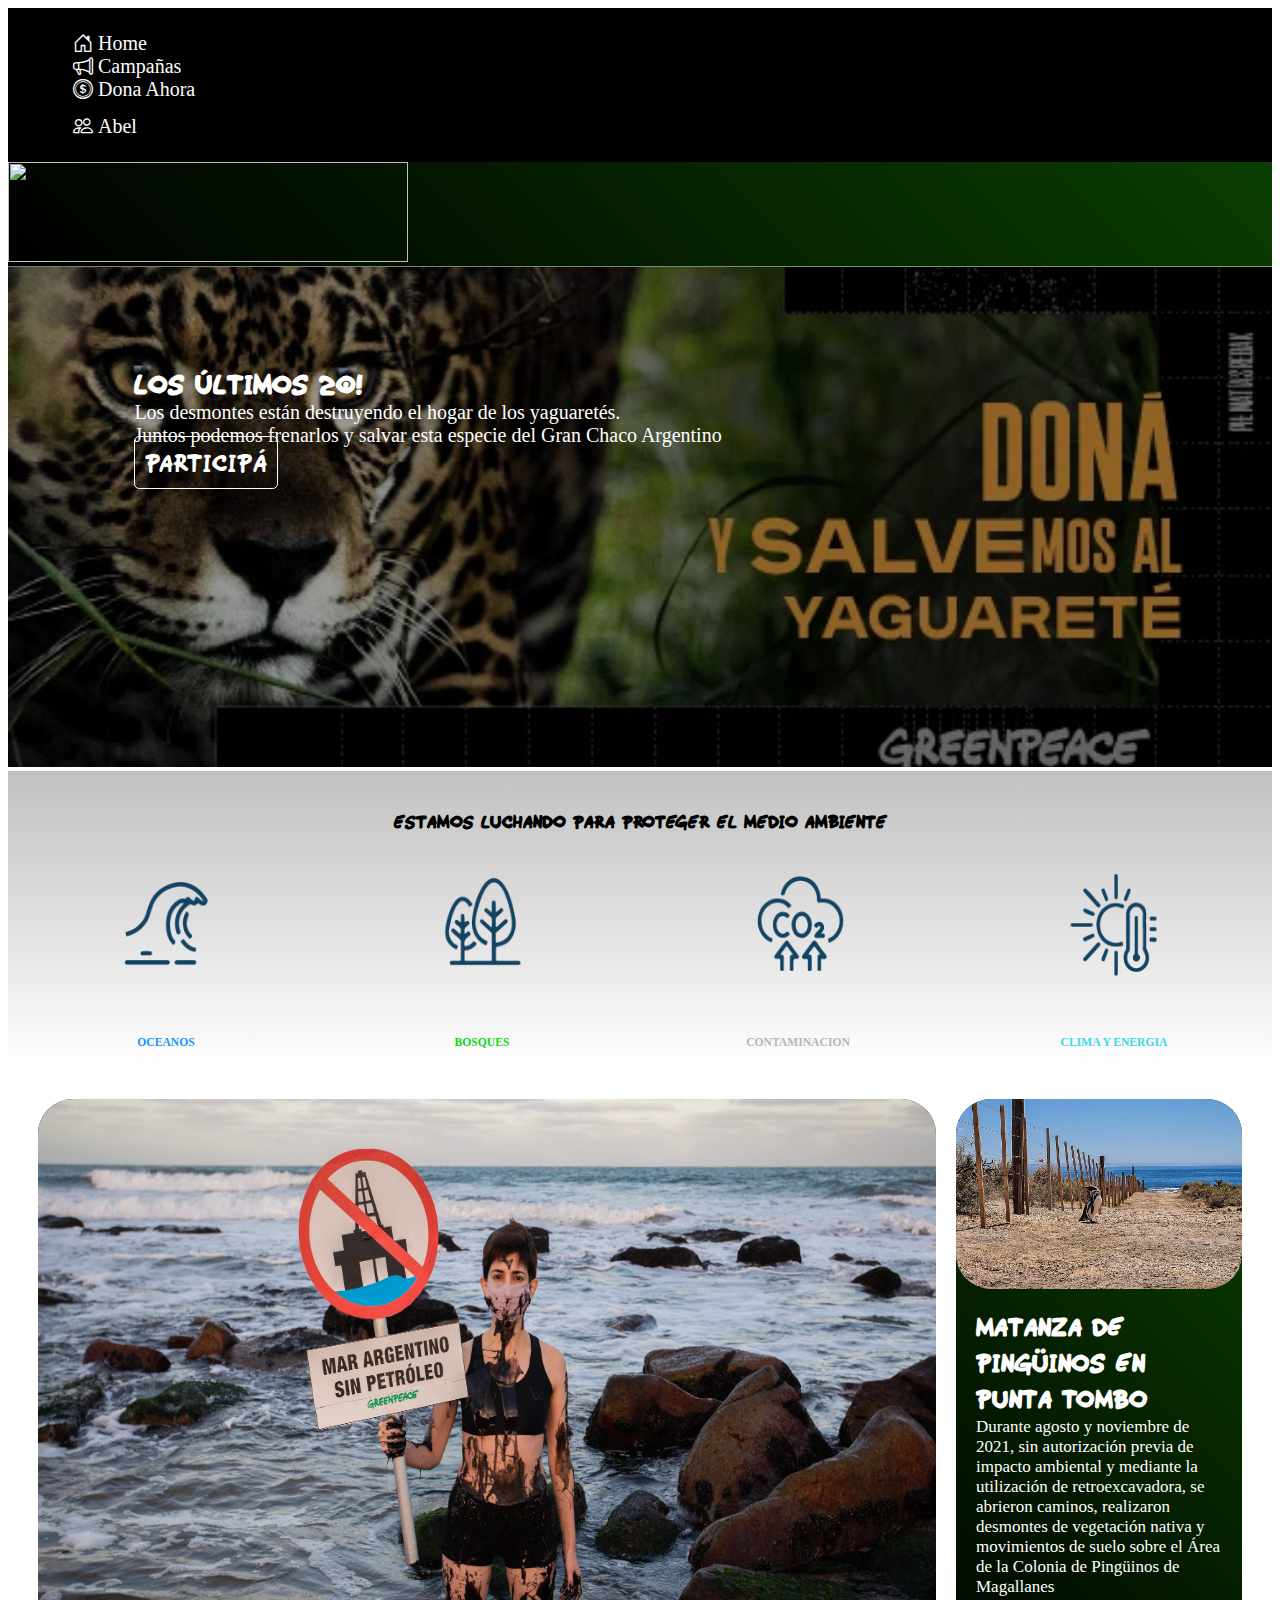
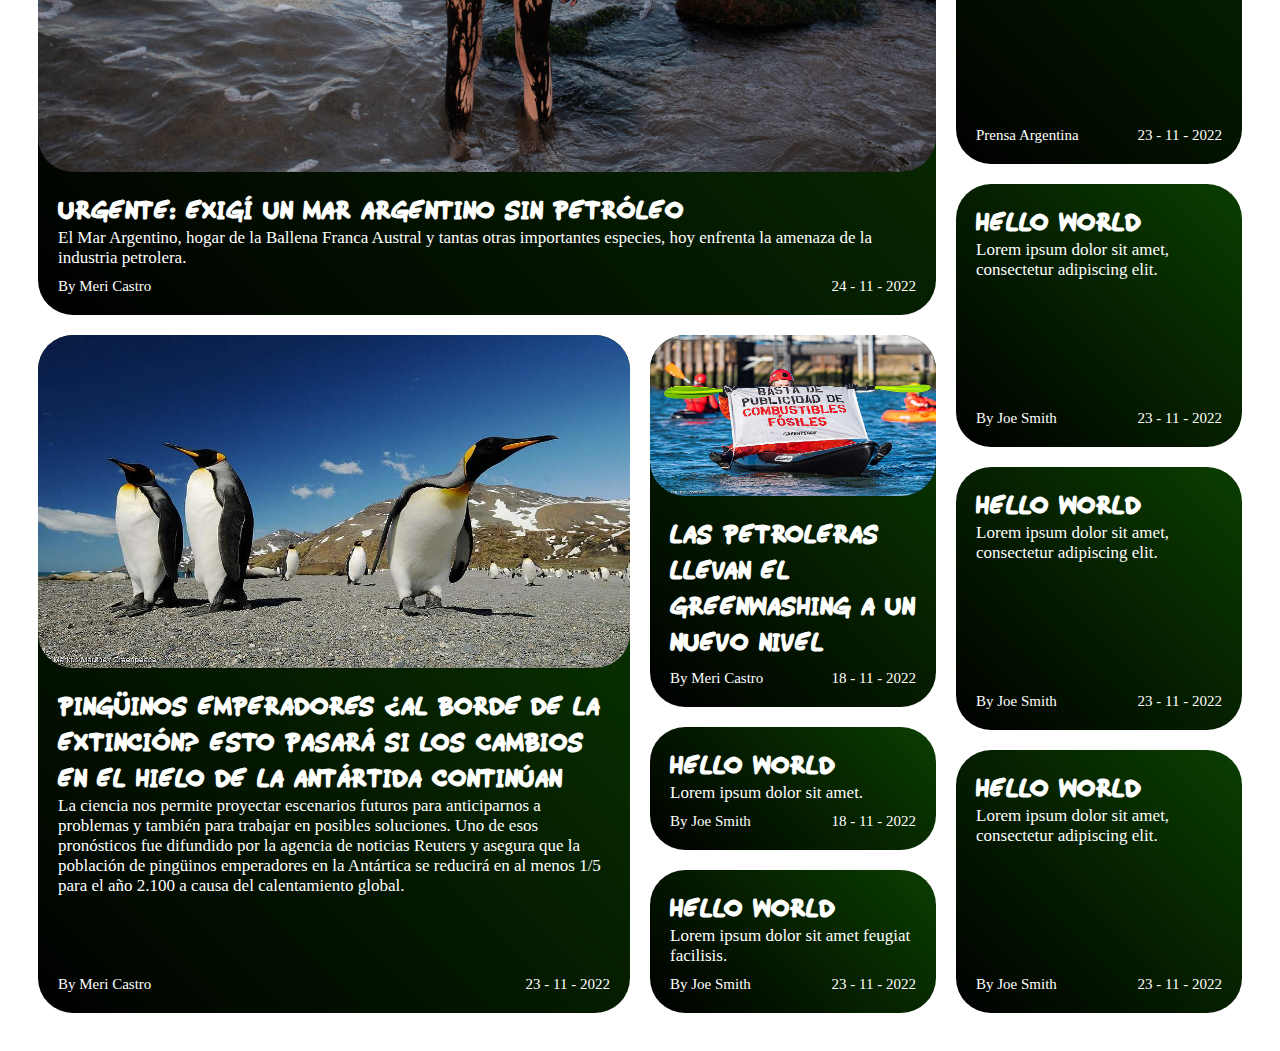
==== indexLog.html @ ef9fa78b "Entrega" ====
<!DOCTYPE html>
<html lang="en">
<head>
    <meta charset="UTF-8">
    <meta http-equiv="X-UA-Compatible" content="IE=edge">
    <meta name="viewport" content="width=device-width, initial-scale=1.0">
    <link rel="stylesheet" href="./css/style.css">
    <script src="https://cdn.jsdelivr.net/npm/vue/dist/vue.js"></script>
    <script src="https://cdnjs.cloudflare.com/ajax/libs/vue/1.0.18/vue.min.js"></script>
    <link href="https://cdn.jsdelivr.net/npm/bootstrap@5.2.2/dist/css/bootstrap.min.css" rel="stylesheet" integrity="sha384-Zenh87qX5JnK2Jl0vWa8Ck2rdkQ2Bzep5IDxbcnCeuOxjzrPF/et3URy9Bv1WTRi" crossorigin="anonymous">
    <link rel="stylesheet" href="https://cdn.jsdelivr.net/npm/bootstrap-icons@1.9.1/font/bootstrap-icons.css">
    <title>Greenpaece</title>
</head>


<nav class="a">
    <div class="container d-flex flex-wrap">
          <ul class="nav me-auto">
            <li class="nav-item"><a href="#" class="navtext" aria-current="page"><i class="bi bi-house-door"></i>Home</a></li>
            <li class="nav-item"><a href="#" class="navtext"><i class="bi bi-megaphone"></i>Campañas</a></li>
            <li class="nav-item"><a href="#" class="navtext"><i class="bi bi-coin"></i>Dona Ahora</a></li>
          </ul>
          <ul class="nav">
            <li class="nav-item"><a href="user.html" class="navtext"><i class="bi bi-people"></i>Abel</a></li>
          </ul>
    </div>
</nav>
<header class="py-3">
    <div class="container d-flex flex-wrap justify-content-center">
        <img src="https://www.greenpeace.org/eu-unit/wp-content/themes/planet4-master-theme/images/gp-logo.svg">
    </div>
</header>
<body>
  <div class="noticiaInicial">
    <img class="yagua" src="css/yagua.webp">
    <div class="container main-header">
      <div class="textonoti">
        <h2>Los últimos 20!</h2>
        <p>Los desmontes están destruyendo el hogar de los yaguaretés.
          <br>Juntos podemos frenarlos y salvar esta especie del Gran Chaco Argentino
        </p>
        <a href="">PARTICIPÁ</a>
      </div>
    </div>
  </div>
  
  <div class="content">
  
    <div class="luchas">
        <h2>Estamos luchando para proteger el medio ambiente </h2>
        <div class="caja">
          <div class="imgytext">
          <img src="assets/oceanos.webp"   width="180" height="180">
          <h5 class="oceano">OCEANOS</h5>
          </div>
  
          <div class="imgytext">
            <img src="assets/bosquea.webp"   width="180" height="180">
            <h5 class="bosques">BOSQUES</h5>
          </div>
  
          <div class="imgytext">
            <img src="assets/contaminacion.webp"  width="180" height="180">
            <h5 class="contaminacion">CONTAMINACION</h5>
          </div>
  
          <div class="imgytext">
            <img src="assets/clima.webp"  width="180" height="180">
            <h5 class="clima">CLIMA Y ENERGIA</h5>
          </div>
        </div>
    </div>
  
    <div class="noticias" id="cards">
        <main class="main columns">
          <section class="column main-column">
            <a class="article first-article" href="camp1.html">
              <figure class="article-image is-4by3">
                <img src="css/Mar Argentino sin Petróleo © Gabriel Bulacio  Greenpeace.jpg" alt="">
              </figure>
              <div class="article-body">
                <h2 class="article-title">
                  URGENTE: EXIGÍ UN MAR ARGENTINO SIN PETRÓLEO 
                </h2>
                <p class="article-content">
                  El Mar Argentino, hogar de la Ballena Franca Austral y tantas otras importantes especies, hoy enfrenta la amenaza de la industria petrolera.
                </p>
                <footer class="article-info">
                  <span>By Meri Castro</span>
                  <span>24  -  11  - 2022</span>
                </footer>
              </div>
            </a>
        
            <div class="columns">
              <div class="column nested-column">
                <a class="article" href="camp2.html">
                  <figure class="article-image is-16by9">
                    <img src="css/c4fc211f-gp036bc_medium_res_with_credit_line-1024x680.jpg" alt="">
                  </figure>
                  <div class="article-body">
                    <h2 class="article-title">
                      Pingüinos emperadores ¿al borde de la extinción? Esto pasará si los cambios en el hielo de la Antártida continúan
                    </h2>
                    <p class="article-content">
                      La ciencia nos permite proyectar escenarios futuros para anticiparnos a problemas y también para trabajar en posibles soluciones. Uno de esos pronósticos fue difundido por la agencia de noticias Reuters y asegura que la población de pingüinos emperadores en la Antártica se reducirá en al menos 1/5 para el año 2.100 a causa del calentamiento global.
                    </p>
                    <footer class="article-info">
                      <span>By Meri Castro</span>
                      <span>23  -  11  - 2022</span>
                    </footer>
                  </div>
                </a>
              </div>
        
              <div class="column">
                <a class="article" href="#">
                  <figure class="article-image is-16by9">
                    <img src="css/ea587a2e-gp1sw2fx_medium_res_with_credit_line-1024x683.jpg" alt="">
                  </figure>
                  <div class="article-body">
                    <h2 class="article-title">
                      Las petroleras llevan el greenwashing a un nuevo nivel
                    </h2>
                    <footer class="article-info">
                      <span>By Meri Castro</span>
                      <span>18  -  11  - 2022</span>
                    </footer>
                  </div>
                </a>
                <a class="article" href="#">
                  <div class="article-body">
                    <h2 class="article-title">
                      Hello World
                    </h2>
                    <p class="article-content">
                      Lorem ipsum dolor sit amet.
                    </p>
                    <footer class="article-info">
                      <span>By Joe Smith</span>
                      <span>18  -  11  - 2022</span>
                    </footer>
                  </div>
                </a>
                <a class="article" href="#">
                  <div class="article-body">
                    <h2 class="article-title">
                      Hello World
                    </h2>
                    <p class="article-content">
                      Lorem ipsum dolor sit amet feugiat facilisis.
                    </p>
                    <footer class="article-info">
                      <span>By Joe Smith</span>
                      <span>23  -  11  - 2022</span>
                    </footer>
                  </div>
                </a>
              </div>
            </div>
          </section>
        
          <section class="column">
            <a class="article" href="camp3.html">
              <figure class="article-image is-3by2">
                <img src="css/pin.jpg" alt="">
              </figure>
              <div class="article-body">
                <h2 class="article-title">
                  Matanza de pingüinos en Punta Tombo
                </h2>
                <p class="article-content">
                  Durante agosto y noviembre de 2021, sin autorización previa de impacto ambiental y mediante la utilización de retroexcavadora, se abrieron caminos, realizaron desmontes de vegetación nativa y movimientos de suelo sobre el Área de la Colonia de Pingüinos de Magallanes
                </p>
                <footer class="article-info">
                  <span>Prensa Argentina</span>
                  <span>23  -  11  - 2022</span>
                </footer>
              </div>
            </a>
            <a class="article" href="#">
              <div class="article-body">
                <h2 class="article-title">
                  Hello World
                </h2>
                <p class="article-content">
                  Lorem ipsum dolor sit amet, consectetur adipiscing elit.
                </p>
                <footer class="article-info">
                  <span>By Joe Smith</span>
                  <span>23  -  11  - 2022</span>
                </footer>
              </div>
            </a>
            <a class="article" href="#">
              <div class="article-body">
                <h2 class="article-title">
                  Hello World
                </h2>
                <p class="article-content">
                  Lorem ipsum dolor sit amet, consectetur adipiscing elit.
                </p>
                <footer class="article-info">
                  <span>By Joe Smith</span>
                  <span>23  -  11  - 2022</span>
                </footer>
              </div>
            </a>
            <a class="article" href="#">
              <div class="article-body">
                <h2 class="article-title">
                  Hello World
                </h2>
                <p class="article-content">
                  Lorem ipsum dolor sit amet, consectetur adipiscing elit.
                </p>
                <footer class="article-info">
                  <span>By Joe Smith</span>
                  <span>23  -  11  - 2022</span>
                </footer>
              </div>
            </a>
          </section>
        </main>
    </div>
  
  </div>  
  
</body>
  
  <script src="https://cdn.jsdelivr.net/npm/@popperjs/core@2.11.6/dist/umd/popper.min.js" integrity="sha384-oBqDVmMz9ATKxIep9tiCxS/Z9fNfEXiDAYTujMAeBAsjFuCZSmKbSSUnQlmh/jp3" crossorigin="anonymous"></script>
  <script src="https://cdn.jsdelivr.net/npm/bootstrap@5.2.2/dist/js/bootstrap.min.js" integrity="sha384-IDwe1+LCz02ROU9k972gdyvl+AESN10+x7tBKgc9I5HFtuNz0wWnPclzo6p9vxnk" crossorigin="anonymous"></script>
  <script src="./js/script.js"></script>
  
  
</html>
---- css/style.css ----
@font-face {
    font-family: greenpeace;
    src: url(wimp.ttf);
}

/**Header/NAV/LOGO*/

header img {
    height: 100px;
    width: 400px;
}

header {
    background: linear-gradient(45deg, rgb(0, 0, 0), rgb(10, 62, 0));
    margin-bottom: none;
    border-bottom: 1px solid rgba(246, 246, 246, 0.486);
}

.navtext {
    font-size: 20px;
    color: rgb(255, 255, 255);
    text-decoration: none;
    padding: 10px;
}

nav {
   
    background-color: #000000;
    padding: 10px;
}

nav i {
    padding: 5px;
}

.navtext:hover {
    color: rgb(94, 187, 0);
}




/**Login*/


.box {
    width: 600px;
    height: 1500px;
    margin: 1px;
    background: #000000;

}


.logincaja  {
    background: linear-gradient(45deg, rgb(0, 0, 0), rgb(10, 62, 0));;
    backdrop-filter: blur(10px);
    display: flex;
    justify-content: center;
    align-items: center;
    align-content: center;
    overflow: auto;
    flex-direction: row;
    padding-top: 150px;
    padding-bottom: 100%;
    
}





.logincaja  .box{
    display: flex;
    flex-direction: column;
    font-size: 22px;
    box-shadow: 0 0 20px 0 rgba(255, 255, 255, 0.396);
    width: 500px;
    height: 675px;
    padding: 50px;
}

.logincaja  h3 {
    margin-top: 5px;
    padding: 5px;
    text-align: center;
    font-size: 70px;
    color: rgb(94, 187, 0);
}

.logincaja  label {
    margin: 0;
    padding: 5px;
    font-weight: bold;
    display: block;
    margin-top: 25px;
}

.logincaja  input {
    width: 100%;
}

.logincaja  input[type="text"],
.logincaja  input[type="password"] {
    border: none;
    border-bottom: 1px solid rgb(93, 187, 0);
    background: transparent;
    outline: none;
    color: #ffffff;
    font-size: 18px;
    padding-top: 30px;
}


.logincaja  input[type="submit"] {
    margin-top: 40px;
    padding: 10px;
    height: 50px;
    font-size: 20px;
    text-align: center;
    border: none;
    border: 1px solid #ffffff;
    border-radius:  0.375rem;
    color: #ffffff;
    background-color: #000000;

}


.logincaja  input[type="submit"]:hover{
    color: rgb(94, 187, 0);
    background-color: #000000af;
}


.logincaja  a {
    padding: 15px;
    text-decoration: none;
    font-size: 30px;
    color: #ffffff;
    text-align: center;
    
}

.logincaja  a:hover {
    color: rgb(94, 187, 0);
}

.logincaja  label {
            color: rgb(94, 187, 0);
}
.logincaja h4 {
    color: rgb(94, 187, 0);
}



/**Registro*/


.signUp  {
    background: linear-gradient(45deg, rgb(0, 0, 0), rgb(10, 62, 0));
    display: flex;
    justify-content: center;
    align-items: center;
    align-content: center;
    overflow: auto;
    flex-direction: row;
    height: 1300px;
}





.signUp form{
    background: #000000;
    display: flex;
    flex-direction: column;
    font-size: 22px;
    box-shadow: 0 0 20px 0 rgba(255, 255, 255, 0.295);
    width: 500px;
    height: 850px;
    padding: 50px;
}

.signUp h3 {
    margin-top: 5px;
    padding: 5px;
    text-align: center;
    font-size: 50px;
    color: rgb(93, 187, 0);
}

.signUp label {
    margin: 0;
    padding: 5px;
    font-weight: bold;
    display: block;
    margin-top: 25px;
}

.signUp input {
    width: 100%;
}

.signUp input[type="text"],
.signUp input[type="password"],
.signUp input[type="email"] {
    border: none;
    border-bottom: 1px solid rgb(93, 187, 0);
    background: transparent;
    outline: none;
    color: #ffffff;
    font-size: 18px;
    padding-top: 30px;
}


.signUp input[type="submit"] {
    margin-top: 40px;
    padding: 10px;
    height: 50px;
    font-size: 20px;
    text-align: center;
    border: none;
    border: 1px solid rgb(255, 255, 255);
    border-radius:  0.375rem;
    color: #ffffff;
    background-color: #000000;
}


.signUp input[type="submit"]:hover{
    color: rgb(93, 187, 0);
    background-color: #000000;
    border: 1px solid rgb(93, 187, 0);
}


.signUp label {
        color: rgb(93, 187, 0); 
}



/**Usuario*/

.seccion-perfil-usuario .perfil-usuario-body,
.seccion-perfil-usuario {
    display: flex;
    flex-wrap: wrap;
    flex-direction: column;
    align-items: center;
}

.seccion-perfil-usuario .perfil-usuario-header {
    width: 100%;
    display: flex;
    justify-content: center;
    background: linear-gradient(#000000, transparent);
    margin-bottom: 1.25rem;
}

.seccion-perfil-usuario .perfil-usuario-portada {
    display: block;
    position: relative;
    width: 90%;
    height: 17rem;
    border-radius: 0 0 20px 20px;
}

.seccion-perfil-usuario .perfil-usuario-portada .boton-portada {
    position: absolute;
    top: 1rem;
    right: 1rem;
    border: 0;
    border-radius: 8px;
    padding: 12px 25px;
    background-color: rgba(0, 0, 0, .5);
    color: #fff;
    cursor: pointer;
}

.seccion-perfil-usuario .perfil-usuario-portada .boton-portada i {
    margin-right: 1rem;
}

.seccion-perfil-usuario .perfil-usuario-avatar {
    display: flex;
    width: 180px;
    height: 180px;
    align-items: center;
    justify-content: center;
    border: 7px solid #FFFFFF;
    background-color: #DFE5F2;
    border-radius: 50%;
    box-shadow: 0 0 12px rgba(0, 0, 0, .2);
    position: absolute;
    bottom: -40px;
    left: calc(50% - 90px);
    z-index: 1;
}

.seccion-perfil-usuario .perfil-usuario-avatar img {
    width: 100%;
    position: relative;
    border-radius: 50%;
}

.seccion-perfil-usuario .perfil-usuario-avatar .boton-avatar {
    position: absolute;
    left: -2px;
    top: -2px;
    border: 0;
    background-color: #fff;
    box-shadow: 0 0 12px rgba(0, 0, 0, .2);
    width: 45px;
    height: 45px;
    border-radius: 50%;
    cursor: pointer;
}

.seccion-perfil-usuario .perfil-usuario-body {
    width: 70%;
    position: relative;
    max-width: 750px;
}

.seccion-perfil-usuario .perfil-usuario-body .titulo {
    display: block;
    width: 100%;
    font-size: 1.75em;
    margin-bottom: 0.5rem;
}

.seccion-perfil-usuario .perfil-usuario-body .texto {
    color: #848484;
    font-size: 0.95em;
}

.seccion-perfil-usuario .perfil-usuario-footer,
.seccion-perfil-usuario .perfil-usuario-bio {
    display: flex;
    flex-wrap: wrap;
    padding: 1.5rem 2rem;
    box-shadow: 0 0 12px rgba(0, 0, 0, .2);
    background-color: #fff;
    border-radius: 15px;
    width: 100%;
}

.seccion-perfil-usuario .perfil-usuario-bio {
    margin-bottom: 1.25rem;
    text-align: center;
}

.seccion-perfil-usuario .lista-datos {
    width: 50%;
    list-style: none;
}

.seccion-perfil-usuario .lista-datos li {
    padding: 5px 0;
}

.seccion-perfil-usuario .lista-datos li>.icono {
    margin-right: 1rem;
    font-size: 1.2rem;
    vertical-align: middle;
}

.seccion-perfil-usuario .redes-sociales {
    position: absolute;
    right: calc(0px - 50px - 1rem);
    top: 0;
    display: flex;
    flex-direction: column;
}

.seccion-perfil-usuario .redes-sociales .boton-redes {
    border: 0;
    background-color: #fff;
    text-decoration: none;
    display: inline-flex;
    align-items: center;
    justify-content: center;
    width: 50px;
    height: 50px;
    border-radius: 50%;
    color: #fff;
    box-shadow: 0 0 12px rgba(0, 0, 0, .2);
    font-size: 1.3rem;
}

.seccion-perfil-usuario .redes-sociales .boton-redes+.boton-redes {
    margin-top: .5rem;
}

.seccion-perfil-usuario .boton-redes.facebook {
    background-color: #5955FF;
}

.seccion-perfil-usuario .boton-redes.twitter {
    background-color: #35E1BF;
}

.seccion-perfil-usuario .boton-redes.instagram {
    background: linear-gradient(45deg, #FF2DFD, #40A7FF);
}






/**yagua*/

.noticiaInicial {
    position: relative;
    display: inline-block;
    width: 100%;
}

.textonoti {
    position: absolute;
    top: 20%;
    left: 10%;
    color: #fff;
    font-size: 20px;
}
.textonoti h2 {
    font-family: greenpeace;
    font-size: 32px;
}

.yagua{
    filter: brightness(60%);
    width: 100%;
    object-fit: cover;
    height: 500px;
}

.textonoti a {
    font-family: greenpeace;
    font-size: 30px;
    margin-top: 40px;
    padding: 10px;
    height: 50px;
    text-align: center;
    border: none;
    border: 1px solid #ffffff;
    border-radius:  0.375rem;
    color: #ffffff;
    text-decoration: none;
}

.textonoti a:hover {
    color: rgb(93, 187, 0);
}

/**content*/


/** Luchas */

.luchas {
    display: flex;
    flex-direction: column;
    padding-top: 40px;
    width: 100%;
    justify-content: center;
    background: linear-gradient(#c1c1c1, transparent);
    
    
}

.luchas h2 {
    text-align: center;
    font-family: greenpeace;
    color: rgb(0, 0, 0);
}

.luchas h2:hover {
    color: rgb(93, 187, 0);
}


.caja {
    display: flex;
    flex-direction: row;
    justify-content: space-around;
}

.imgytext h5{
    text-align: center; 
}

.oceano {
    color: #1994ff;
}

.bosques {
    color: rgb(24, 212, 24);
}

.contaminacion {
    color: rgb(182, 182, 182);
}

.clima {
    color: rgb(61, 217, 228);
}

/**NOTICIAS*/

html {
    font-size: 14px;
  }
  
  a {
    text-decoration: none;
  }
  
  div, h2, p, figure {
    margin: 0;
    padding: 0;
  }
  
  .main {
    margin: 0 auto;
    max-width: 1340px;
    padding: 20px;
  }
  
  .columns {
    display: flex;
  }
  
  .column {
    display: flex;
    flex: 1;
    flex-direction: column;
  }
  
  .main-column {
    flex: 3;
  }
  
  .nested-column {
    flex: 2;
  }
  
  .article {
    background: linear-gradient(45deg, rgb(0, 0, 0), rgb(10, 62, 0));
    color: rgb(255, 255, 255);
    display: flex;
    flex: 1;
    flex-direction: column;
    flex-basis: auto;
    margin: 10px;
    text-decoration: none;
    border-radius: 35px;
  }
  
  .article-image {
    display: block;
    padding-top: 75%;
    position: relative;
    width: 100%;
  }
  
  .article-image img {
    display: block;
    height: 100%;
    left: 0;
    position: absolute;
    top: 0;
    width: 100%;
    border-radius: 35px;
  }
  
  .article-image.is-3by2 {
    padding-top: 66.6666%;
  }
  
  .article-image.is-16by9 {
    padding-top: 56.25%;
  }
  
  .article-body {
    display: flex;
    flex: 1;
    flex-direction: column;
    padding: 20px;
  }
  
  .article-title {
    font-family: greenpeace;
    color: rgb(255, 255, 255);
    flex-shrink: 0;
    font-size: 30px;
    font-weight: bold;
    font-weight: 700;
    line-height: 1.2;
  }
  
  .article-content {
    flex: 1;
    font-size: 17px;
  }

  .article:hover {
    color:rgb(93, 187, 0)
  }
  
  .article-info {
    display: flex;
    font-size: 15px;
    justify-content: space-between;
    margin-top: 10px;
   
}

/**NOTICIA 1*/

.noti1 {
    display: flex;
    flex-direction: column;
    align-items: center;
    width: 100%;
    height: 100%;
    padding-bottom: 800px;
    background: linear-gradient(45deg, rgb(0, 0, 0), rgb(10, 62, 0));
}

.noti1 img {
    filter: brightness(30%);
    width: 100%;
    object-fit: cover;
    height: 900px;
    border-radius: 35px;
}

.textos {
    display: flex;
    flex-direction: column;
    position: absolute;
    color: #fff;
    width: 800px;
    font-size: 20px;
    text-align: justify;
    padding: 50px;

}

.textos h2 {
    font-family: greenpeace;
    color: rgb(93, 187, 0);
}

.textos a {
    font-family: greenpeace;
    padding-top: 50px;
    color: blue;
    text-decoration: none;
}

.textos a:hover {
    color: rgb(93, 187, 0);
}

.textos span {
    padding-top: 50px;
    color: #35E1BF;
}
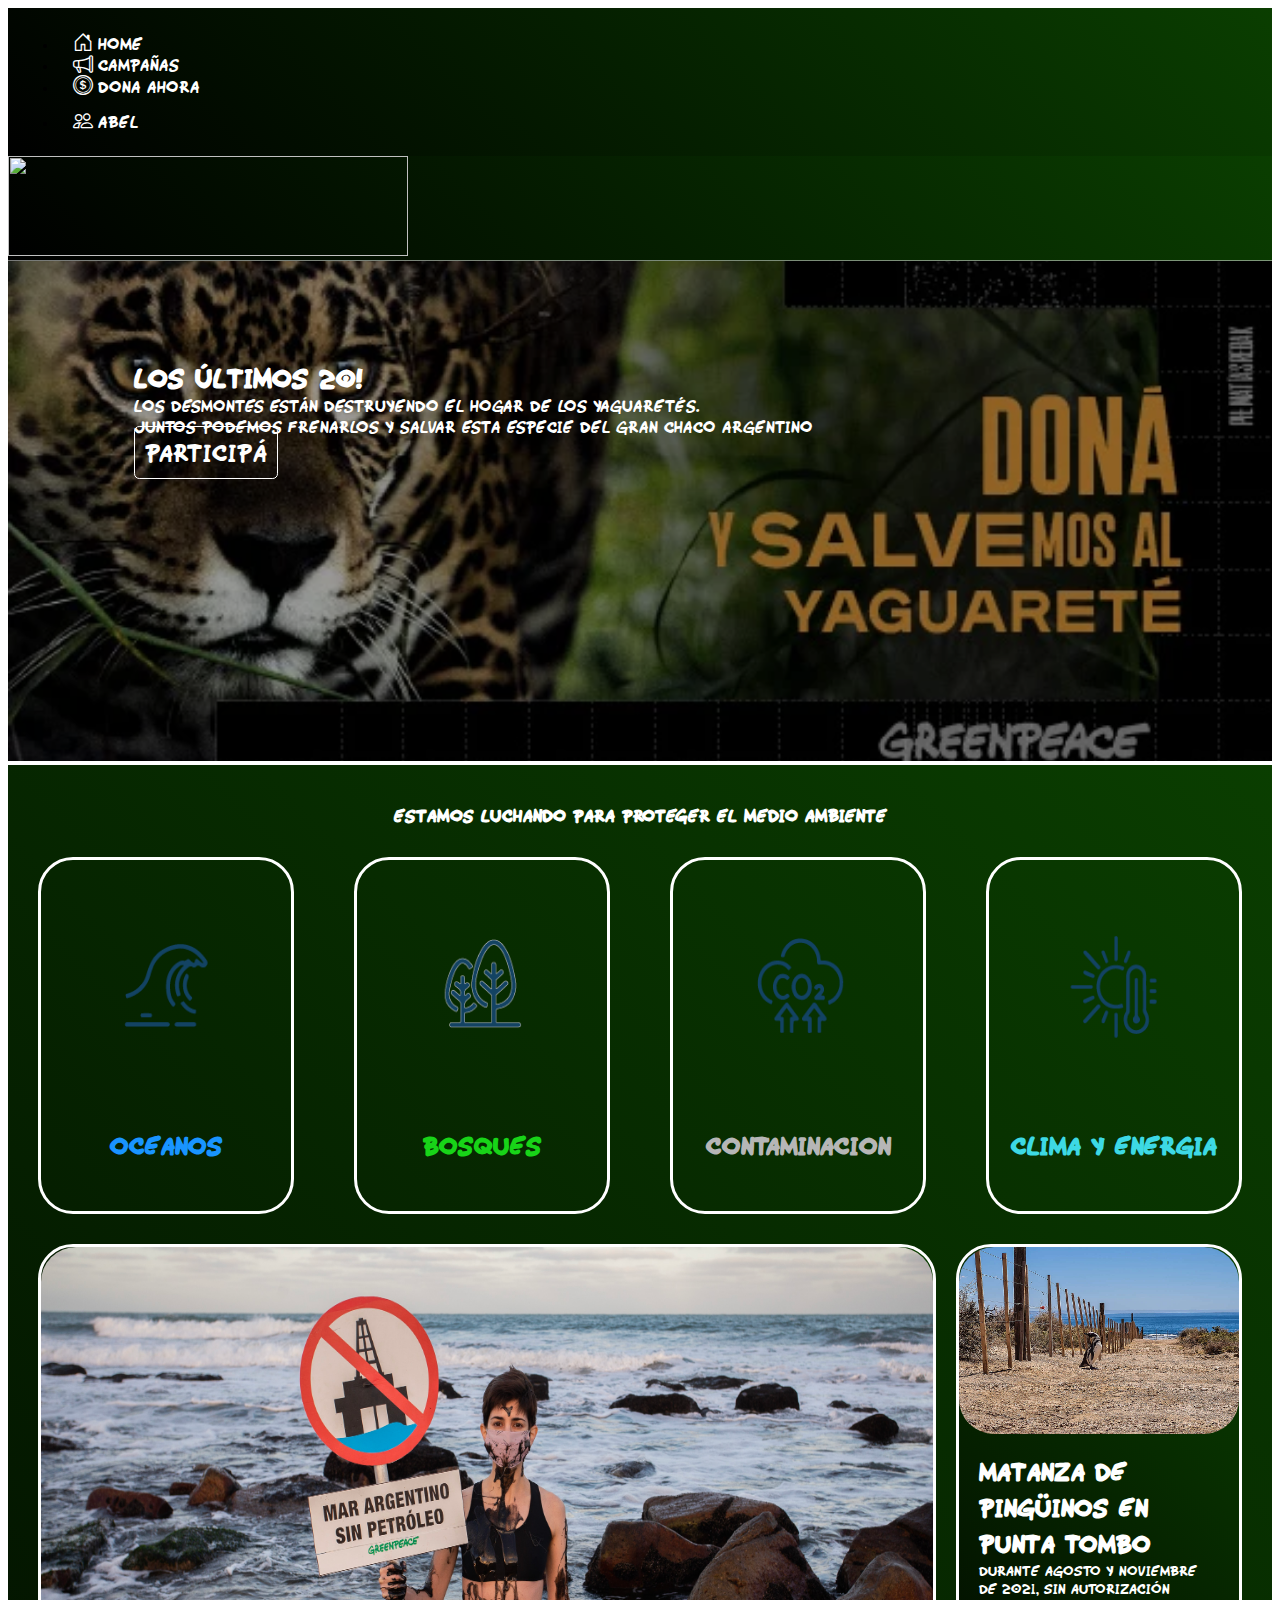
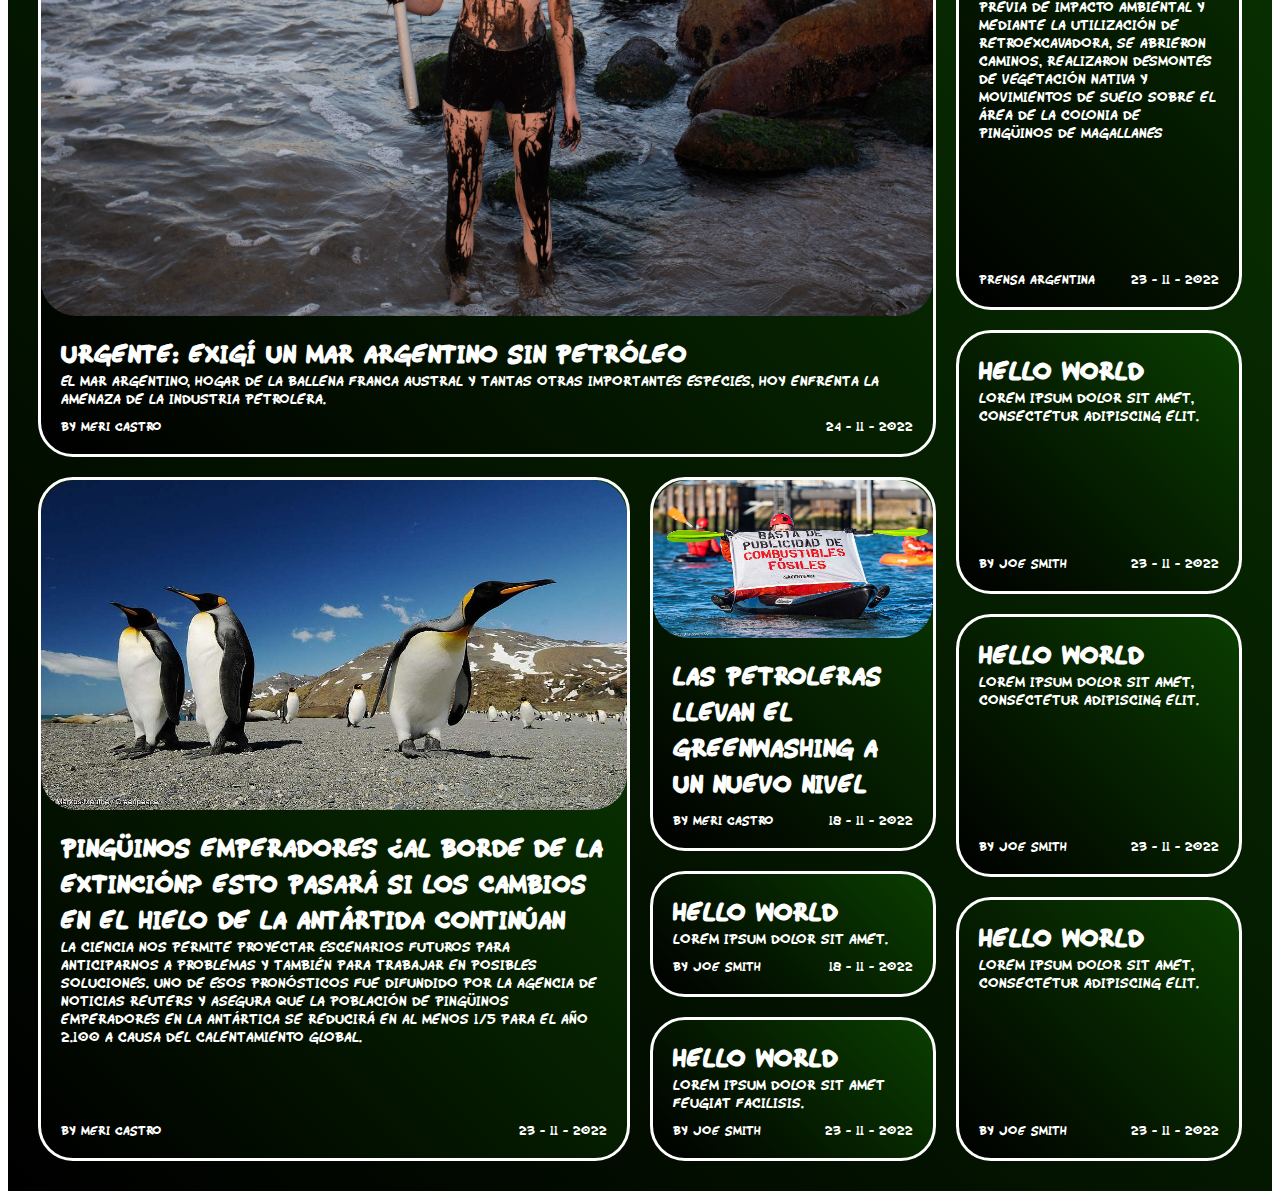
==== commit 8c481a50: "Changes" ====
--- a/indexLog.html
+++ b/indexLog.html
@@ -12,18 +12,17 @@
     <title>Greenpaece</title>
 </head>
 
-
 <nav class="a">
-    <div class="container d-flex flex-wrap">
-          <ul class="nav me-auto">
-            <li class="nav-item"><a href="#" class="navtext" aria-current="page"><i class="bi bi-house-door"></i>Home</a></li>
-            <li class="nav-item"><a href="#" class="navtext"><i class="bi bi-megaphone"></i>Campañas</a></li>
-            <li class="nav-item"><a href="#" class="navtext"><i class="bi bi-coin"></i>Dona Ahora</a></li>
-          </ul>
-          <ul class="nav">
-            <li class="nav-item"><a href="user.html" class="navtext"><i class="bi bi-people"></i>Abel</a></li>
-          </ul>
-    </div>
+  <div class="container d-flex flex-wrap">
+        <ul class="nav me-auto">
+          <li class="nav-item"><a href="index.html" class="navtext" aria-current="page"><i class="bi bi-house-door"></i>Home</a></li>
+          <li class="nav-item"><a href="#cards" class="navtext"><i class="bi bi-megaphone"></i>Campañas</a></li>
+          <li class="nav-item"><a href="https://app.greenpeace.org.ar/coupon/regular/forms/registration?app=yaguarete&utm_source=web&utm_medium=openSpace&utm_content=banner_home&utm_term=todos&utm_campaign=Yaguarete&_ga=2.223122908.635963034.1669403981-2048830334.1668568523" class="navtext"><i class="bi bi-coin"></i>Dona Ahora</a></li>
+        </ul>
+        <ul class="nav">
+          <li class="nav-item"><a href="user.html" class="navtext"><i class="bi bi-people"></i>Abel</a></li>
+        </ul>
+  </div>
 </nav>
 <header class="py-3">
     <div class="container d-flex flex-wrap justify-content-center">
--- a/css/style.css
+++ b/css/style.css
@@ -2,6 +2,7 @@
     font-family: greenpeace;
     src: url(wimp.ttf);
 }
+
 
 /**Header/NAV/LOGO*/
 
@@ -17,6 +18,7 @@
 }
 
 .navtext {
+    font-family: greenpeace;
     font-size: 20px;
     color: rgb(255, 255, 255);
     text-decoration: none;
@@ -25,7 +27,7 @@
 
 nav {
    
-    background-color: #000000;
+    background: linear-gradient(45deg, rgb(0, 0, 0), rgb(10, 62, 0));
     padding: 10px;
 }
 
@@ -62,7 +64,8 @@
     overflow: auto;
     flex-direction: row;
     padding-top: 150px;
-    padding-bottom: 100%;
+    padding-bottom: 350px;
+    font-family: greenpeace;
     
 }
 
@@ -119,8 +122,8 @@
     font-size: 20px;
     text-align: center;
     border: none;
-    border: 1px solid #ffffff;
-    border-radius:  0.375rem;
+    border: 3px solid #ffffff;
+    border-radius: 35px;
     color: #ffffff;
     background-color: #000000;
 
@@ -167,6 +170,7 @@
     overflow: auto;
     flex-direction: row;
     height: 1300px;
+    font-family: greenpeace;
 }
 
 
@@ -224,10 +228,10 @@
     font-size: 20px;
     text-align: center;
     border: none;
-    border: 1px solid rgb(255, 255, 255);
-    border-radius:  0.375rem;
     color: #ffffff;
     background-color: #000000;
+    border: 3px solid #ffffff;
+    border-radius: 35px;
 }
 
 
@@ -252,14 +256,23 @@
     flex-wrap: wrap;
     flex-direction: column;
     align-items: center;
-}
+    background: linear-gradient(45deg, rgb(0, 0, 0), rgb(10, 62, 0));
+    
+}
+.seccion-perfil-usuario {
+    padding: 50px;
+    font-family: greenpeace;
+    font-size: 30px;
+    
+}
+
 
 .seccion-perfil-usuario .perfil-usuario-header {
     width: 100%;
     display: flex;
     justify-content: center;
-    background: linear-gradient(#000000, transparent);
     margin-bottom: 1.25rem;
+    
 }
 
 .seccion-perfil-usuario .perfil-usuario-portada {
@@ -268,6 +281,8 @@
     width: 90%;
     height: 17rem;
     border-radius: 0 0 20px 20px;
+    
+
 }
 
 .seccion-perfil-usuario .perfil-usuario-portada .boton-portada {
@@ -280,6 +295,7 @@
     background-color: rgba(0, 0, 0, .5);
     color: #fff;
     cursor: pointer;
+    
 }
 
 .seccion-perfil-usuario .perfil-usuario-portada .boton-portada i {
@@ -300,6 +316,7 @@
     bottom: -40px;
     left: calc(50% - 90px);
     z-index: 1;
+    
 }
 
 .seccion-perfil-usuario .perfil-usuario-avatar img {
@@ -332,11 +349,13 @@
     width: 100%;
     font-size: 1.75em;
     margin-bottom: 0.5rem;
+    color: rgb(255, 255, 255)
 }
 
 .seccion-perfil-usuario .perfil-usuario-body .texto {
-    color: #848484;
+    color: rgb(255, 255, 255);
     font-size: 0.95em;
+    
 }
 
 .seccion-perfil-usuario .perfil-usuario-footer,
@@ -345,7 +364,7 @@
     flex-wrap: wrap;
     padding: 1.5rem 2rem;
     box-shadow: 0 0 12px rgba(0, 0, 0, .2);
-    background-color: #fff;
+    background: linear-gradient(45deg, rgb(0, 0, 0), rgb(10, 62, 0));
     border-radius: 15px;
     width: 100%;
 }
@@ -409,9 +428,30 @@
     background: linear-gradient(45deg, #FF2DFD, #40A7FF);
 }
 
-
-
-
+.perfil-usuario-footer {
+    color: white;
+    border-radius: 35px;
+    border: 3px solid #ffffff;
+}
+.perfil-usuario-bio {
+    border-radius: 35px;
+    border: 3px solid #ffffff;
+}
+
+.lista-datos a {
+    text-decoration: none;
+    color: white
+}
+
+.lista-datos a:hover {
+    text-decoration: none;
+    color: white
+}
+/**content*/
+
+.content {
+    background: linear-gradient(45deg, rgb(0, 0, 0), rgb(10, 62, 0));
+}
 
 
 /**yagua*/
@@ -454,14 +494,14 @@
     color: #ffffff;
     text-decoration: none;
 }
-
+.textonoti  p {
+    font-family: greenpeace;
+    font-size: 20px;
+}
 .textonoti a:hover {
     color: rgb(93, 187, 0);
 }
 
-/**content*/
-
-
 /** Luchas */
 
 .luchas {
@@ -470,15 +510,14 @@
     padding-top: 40px;
     width: 100%;
     justify-content: center;
-    background: linear-gradient(#c1c1c1, transparent);
-    
-    
+    
+    font-family: greenpeace;
 }
 
 .luchas h2 {
     text-align: center;
     font-family: greenpeace;
-    color: rgb(0, 0, 0);
+    color: rgb(255, 255, 255);
 }
 
 .luchas h2:hover {
@@ -490,11 +529,27 @@
     display: flex;
     flex-direction: row;
     justify-content: space-around;
+    margin-top: 30px; ;
 }
 
 .imgytext h5{
-    text-align: center; 
-}
+    text-align: center;
+    font-size: 30px;
+    margin-bottom: 35px;
+}
+.imgytext {
+    padding: 15px;
+    border: 3px solid #ffffff;
+    border-radius: 35px;
+}
+
+.imgytext img {
+    display: flex;
+    align-content: center;
+    padding: 5px;
+    margin: 15px;
+}
+
 
 .oceano {
     color: #1994ff;
@@ -561,7 +616,9 @@
     margin: 10px;
     text-decoration: none;
     border-radius: 35px;
-  }
+    border: 3px solid #ffffff;
+}
+  
   
   .article-image {
     display: block;
@@ -593,6 +650,7 @@
     flex: 1;
     flex-direction: column;
     padding: 20px;
+    
   }
   
   .article-title {
@@ -651,7 +709,7 @@
     font-size: 20px;
     text-align: justify;
     padding: 50px;
-
+    font-family: greenpeace;
 }
 
 .textos h2 {
@@ -673,4 +731,89 @@
 .textos span {
     padding-top: 50px;
     color: #35E1BF;
+}
+.article-content {
+    font-family: greenpeace;
+}
+
+.article-info {
+    font-family: greenpeace;
+}
+
+
+/**admin*/
+
+.listUser  {
+    background: linear-gradient(45deg, rgb(0, 0, 0), rgb(10, 62, 0));
+    margin: none;
+}
+
+
+.listUser section {
+    padding: 25px;
+    font-family: greenpeace;
+
+}
+
+
+.listUser input {
+    margin: 5px;
+    margin-top: 15px;
+    border: none;
+    border: 3px solid #ffffff;
+    border-radius: 35px;
+    background: transparent;
+    outline: none;
+    color: #ffffff;
+    width: 150px;
+    height: 50px;
+    font-size: 20px;
+}
+
+
+
+
+.listUser h2 {
+    margin: 12px;
+    padding: 15px;
+    text-align: center;
+    font-size: 50px;
+    color: white;
+}
+
+
+
+
+.listUser h4 {
+    margin: 12px;
+    padding: 15px;
+    font-size: 30px;
+    color: white;
+}
+
+
+.listUser p {
+    margin: 12px;
+    padding: 15px;
+    text-align: center;
+    font-size: 20px;
+    color: white;
+}
+
+
+
+.listUser input:hover {
+    color: rgb(93, 187, 0);
+}
+
+
+
+.listUser h4 {
+    margin-bottom: 15px;
+    padding: 5px;
+}
+
+.col {
+    margin: 5px;
+
 }